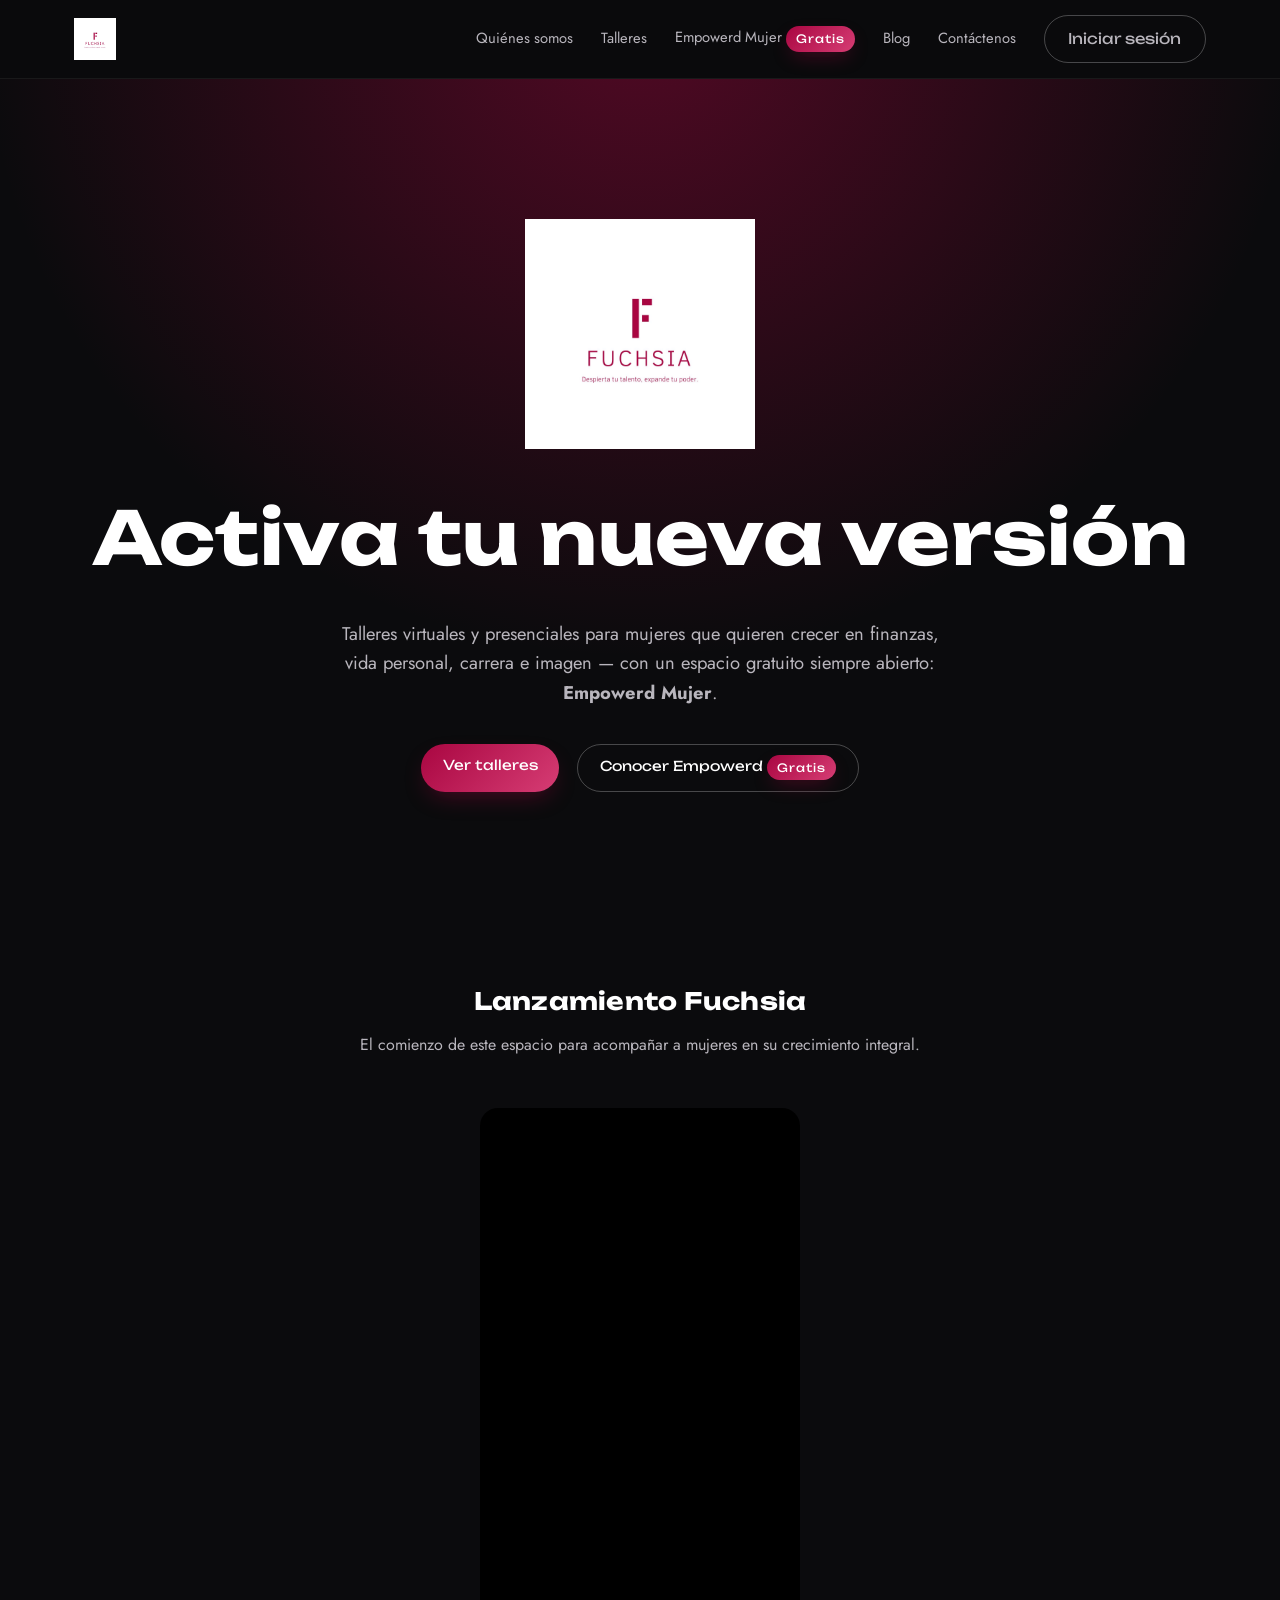
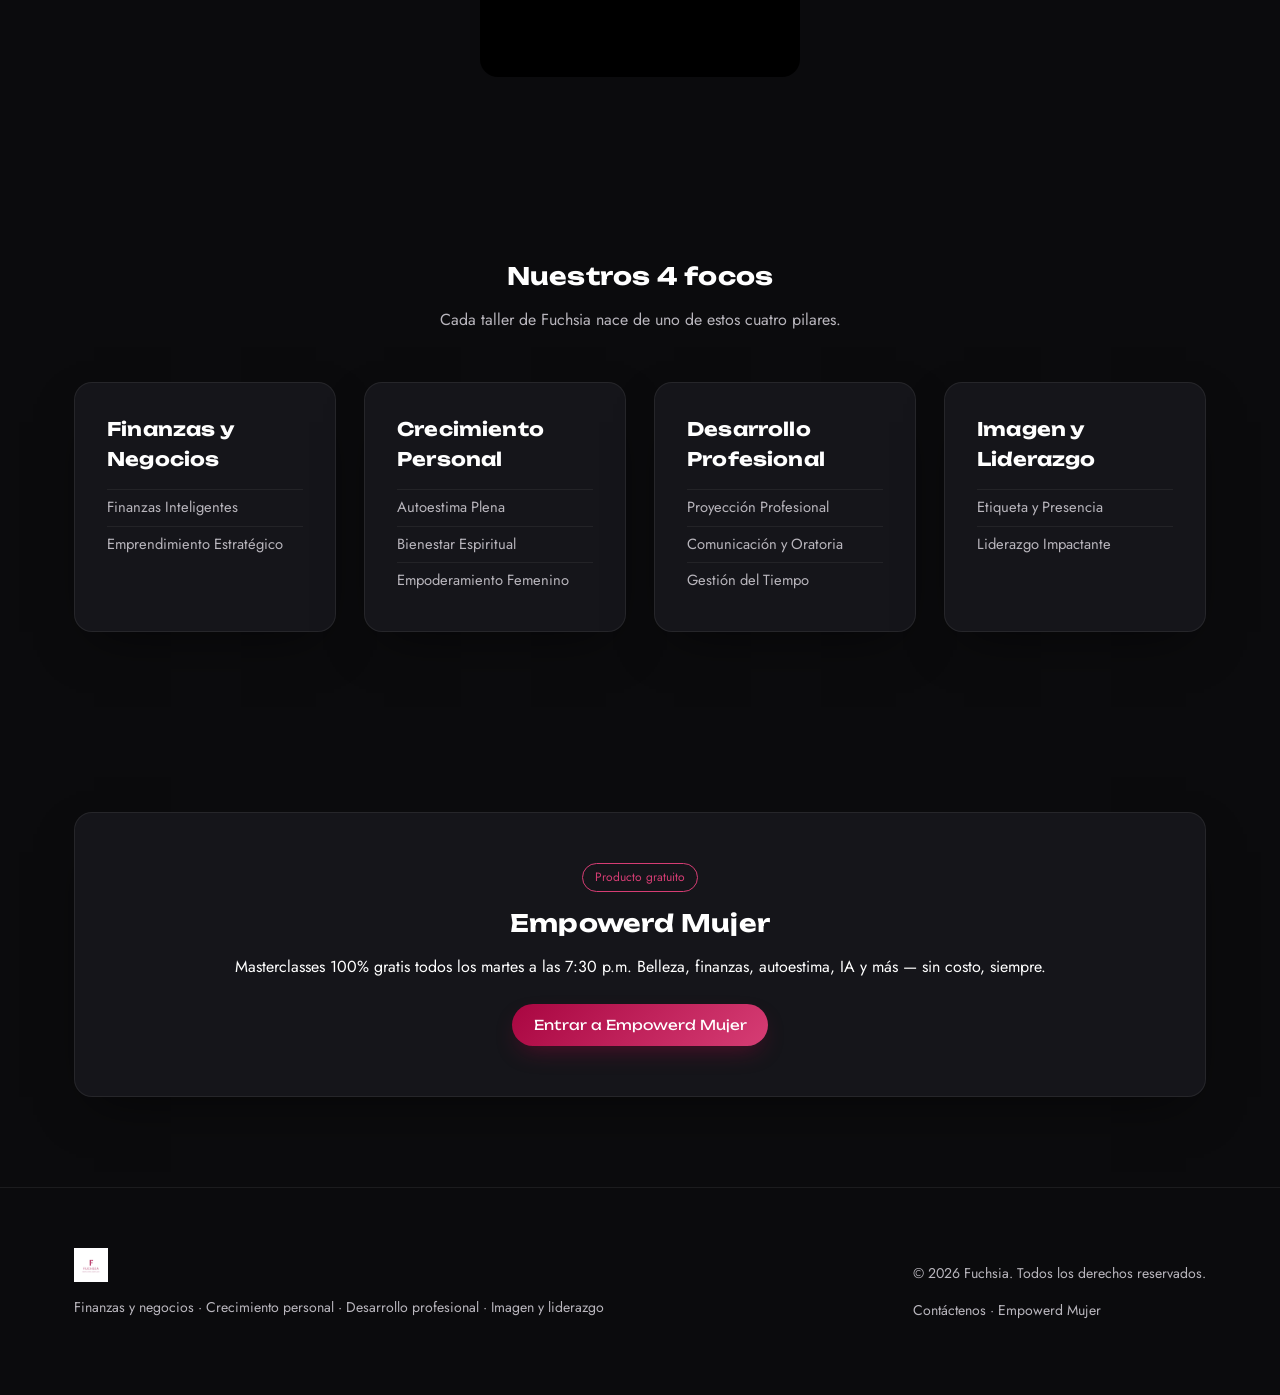
==== index.html @ 19edcb5c "Sitio inicial Fuchsia: home, talleres, Empowerd Mujer, admin, Supabase" ====
<!DOCTYPE html>
<html lang="es">
<head>
<meta charset="UTF-8">
<meta name="viewport" content="width=device-width, initial-scale=1.0">
<title>Fuchsia — Talleres de crecimiento personal y profesional para mujeres</title>
<meta name="description" content="Fuchsia: talleres virtuales y presenciales en finanzas, crecimiento personal, desarrollo profesional e imagen y liderazgo. Incluye Empowerd Mujer, masterclasses gratuitas cada martes.">
<link rel="icon" href="/assets/img/fuchsia-fuchsia-logo.jpeg">
<link rel="preconnect" href="https://fonts.googleapis.com">
<link href="https://fonts.googleapis.com/css2?family=Unbounded:wght@500;700;900&family=Jost:wght@300;400;500&display=swap" rel="stylesheet">
<link rel="stylesheet" href="/assets/css/styles.css">
</head>
<body>
<script src="/assets/partials.js"></script>

<section class="hero reveal in">
  <div class="container">
    <img src="/assets/img/fuchsia-fuchsia-logo.jpeg" alt="Fuchsia" class="logo-hero">
    <h1>Activa tu nueva versión</h1>
    <p class="lead">Talleres virtuales y presenciales para mujeres que quieren crecer en finanzas, vida personal, carrera e imagen — con un espacio gratuito siempre abierto: <strong>Empowerd Mujer</strong>.</p>
    <div class="cta-row">
      <a href="/servicios/" class="btn">Ver talleres</a>
      <a href="/empowerd/" class="btn ghost">Conocer Empowerd <span class="gratis">Gratis</span></a>
    </div>
  </div>
</section>

<section>
  <div class="container">
    <div class="section-title reveal">
      <h2>Lanzamiento Fuchsia</h2>
      <p>El comienzo de este espacio para acompañar a mujeres en su crecimiento integral.</p>
    </div>
    <div class="video-embed reveal">
      <blockquote class="instagram-media" data-instgrm-permalink="https://www.instagram.com/reel/DVEQi9kkddh/" data-instgrm-version="14" style="width:100%"></blockquote>
    </div>
  </div>
</section>

<section>
  <div class="container">
    <div class="section-title reveal">
      <h2>Nuestros 4 focos</h2>
      <p>Cada taller de Fuchsia nace de uno de estos cuatro pilares.</p>
    </div>
    <div class="grid cols-4" id="focos-grid"></div>
  </div>
</section>

<section>
  <div class="container">
    <div class="tilt-card reveal" style="padding:50px;text-align:center">
      <div class="glow"></div>
      <span class="badge-foco">Producto gratuito</span>
      <h2>Empowerd Mujer</h2>
      <p class="lead" style="margin:0 auto 1.5em">Masterclasses 100% gratis todos los martes a las 7:30 p.m. Belleza, finanzas, autoestima, IA y más — sin costo, siempre.</p>
      <a href="/empowerd/" class="btn">Entrar a Empowerd Mujer</a>
    </div>
  </div>
</section>

<script src="https://www.instagram.com/embed.js" async></script>
<script>
window.FOCOS = [
  {nombre:"Finanzas y Negocios", conceptos:["Finanzas Inteligentes","Emprendimiento Estratégico"]},
  {nombre:"Crecimiento Personal", conceptos:["Autoestima Plena","Bienestar Espiritual","Empoderamiento Femenino"]},
  {nombre:"Desarrollo Profesional", conceptos:["Proyección Profesional","Comunicación y Oratoria","Gestión del Tiempo"]},
  {nombre:"Imagen y Liderazgo", conceptos:["Etiqueta y Presencia","Liderazgo Impactante"]},
];
const grid = document.getElementById('focos-grid');
grid.innerHTML = window.FOCOS.map(f => `
  <div class="tilt-card reveal foco-card">
    <div class="glow"></div>
    <h3>${f.nombre}</h3>
    <ul>${f.conceptos.map(c=>`<li>${c}</li>`).join('')}</ul>
  </div>`).join('');
</script>
<script src="/assets/js/main.js"></script>
</body>
</html>
---- assets/css/styles.css ----
/* Fuchsia — identidad visual elegante, oscura, con microinteracciones 3D */
:root{
  --fucsia:#a90641;
  --fucsia-claro:#d63d74;
  --fucsia-glow:rgba(169,6,65,.45);
  --negro:#0b0b0d;
  --negro-suave:#15151a;
  --blanco:#ffffff;
  --gris:#b9b6bd;
  --radio:18px;
  --sombra:0 20px 50px -20px rgba(0,0,0,.6);
  --font-display:'Unbounded', system-ui, sans-serif;
  --font-text:'Jost', system-ui, sans-serif;
}

*{box-sizing:border-box}
html{scroll-behavior:smooth}
body{
  margin:0;
  background:var(--negro);
  color:var(--blanco);
  font-family:var(--font-text);
  line-height:1.6;
  overflow-x:hidden;
}
h1,h2,h3,h4,.display{
  font-family:var(--font-display);
  font-weight:700;
  letter-spacing:.01em;
  margin:0 0 .5em;
}
a{color:inherit;text-decoration:none}
img{max-width:100%;display:block}
.container{max-width:1180px;margin:0 auto;padding:0 24px}
.gratis{
  display:inline-block;
  background:linear-gradient(135deg,var(--fucsia),var(--fucsia-claro));
  color:#fff;font-family:var(--font-display);font-size:.72rem;
  padding:.3em .9em;border-radius:99px;letter-spacing:.08em;
  box-shadow:0 8px 20px -6px var(--fucsia-glow);
}

/* ---- Header ---- */
.site-header{
  position:sticky;top:0;z-index:50;
  background:rgba(11,11,13,.78);
  backdrop-filter:blur(14px);
  border-bottom:1px solid rgba(255,255,255,.06);
}
.site-header .container{
  display:flex;align-items:center;justify-content:space-between;
  height:78px;
}
.brand img{height:42px}
nav.main-nav{display:flex;gap:28px;align-items:center}
nav.main-nav a{
  font-size:.92rem;color:var(--gris);position:relative;transition:color .25s;
}
nav.main-nav a:hover{color:#fff}
nav.main-nav a::after{
  content:"";position:absolute;left:0;bottom:-8px;width:0;height:2px;
  background:linear-gradient(90deg,var(--fucsia),var(--fucsia-claro));
  transition:width .3s;
}
nav.main-nav a:hover::after{width:100%}
.btn{
  display:inline-block;padding:.75em 1.6em;border-radius:99px;
  font-family:var(--font-display);font-size:.85rem;
  background:linear-gradient(135deg,var(--fucsia),var(--fucsia-claro));
  color:#fff;border:none;cursor:pointer;
  transition:transform .25s,box-shadow .25s;
  box-shadow:0 10px 24px -8px var(--fucsia-glow);
}
.btn:hover{transform:translateY(-3px) scale(1.02);box-shadow:0 16px 34px -8px var(--fucsia-glow)}
.btn.ghost{
  background:transparent;border:1px solid rgba(255,255,255,.25);box-shadow:none;
}
.btn.ghost:hover{border-color:var(--fucsia-claro);color:var(--fucsia-claro)}
.btn.whatsapp{background:linear-gradient(135deg,#1fae50,#3fd56a)}

/* ---- Hero ---- */
.hero{
  position:relative;padding:140px 0 100px;text-align:center;overflow:hidden;
  background:radial-gradient(circle at 50% -10%, var(--fucsia-glow), transparent 60%);
}
.hero h1{font-size:clamp(2.4rem,6vw,4.6rem);margin-bottom:.3em}
.hero p.lead{font-size:1.15rem;color:var(--gris);max-width:620px;margin:0 auto 2em}
.hero .cta-row{display:flex;gap:18px;justify-content:center;flex-wrap:wrap}
.hero .logo-hero{max-width:230px;margin:0 auto 30px}

/* ---- Tarjetas con efecto tilt 3D al mouse ---- */
.tilt-card{
  --rx:0deg;--ry:0deg;
  transform:perspective(900px) rotateX(var(--rx)) rotateY(var(--ry));
  transition:transform .15s ease-out, box-shadow .3s;
  background:var(--negro-suave);
  border:1px solid rgba(255,255,255,.07);
  border-radius:var(--radio);
  overflow:hidden;
  box-shadow:var(--sombra);
  position:relative;
}
.tilt-card:hover{box-shadow:0 30px 60px -20px var(--fucsia-glow)}
.tilt-card .glow{
  position:absolute;inset:0;pointer-events:none;opacity:0;
  background:radial-gradient(circle at var(--mx,50%) var(--my,50%), rgba(169,6,65,.35), transparent 60%);
  transition:opacity .3s;
}
.tilt-card:hover .glow{opacity:1}
.tilt-card .card-img{aspect-ratio:4/3;object-fit:cover;width:100%}
.tilt-card .card-body{padding:22px}
.tilt-card .card-body h3{font-size:1.1rem;margin-bottom:.3em}
.tilt-card .tag{font-size:.72rem;color:var(--fucsia-claro);text-transform:uppercase;letter-spacing:.08em}
.tilt-card.pasado{opacity:.55;filter:grayscale(.4)}
.tilt-card.pasado .estado-pill{background:#444}
.estado-pill{
  position:absolute;top:14px;right:14px;font-size:.68rem;padding:.3em .8em;
  border-radius:99px;background:var(--fucsia);font-family:var(--font-display);
}

/* ---- Grids ---- */
.grid{display:grid;gap:28px}
.grid.cols-4{grid-template-columns:repeat(4,1fr)}
.grid.cols-3{grid-template-columns:repeat(3,1fr)}
.grid.cols-2{grid-template-columns:repeat(2,1fr)}
@media (max-width:980px){.grid.cols-4{grid-template-columns:repeat(2,1fr)}.grid.cols-3{grid-template-columns:repeat(2,1fr)}}
@media (max-width:620px){.grid.cols-4,.grid.cols-3,.grid.cols-2{grid-template-columns:1fr}nav.main-nav{display:none}}

section{padding:90px 0}
.section-title{text-align:center;margin-bottom:50px}
.section-title p{color:var(--gris);max-width:560px;margin:0 auto}
.section-title.left{text-align:left;margin-bottom:34px}

.foco-card{padding:32px}
.foco-card ul{list-style:none;padding:0;margin:14px 0 0;color:var(--gris);font-size:.92rem}
.foco-card li{padding:6px 0;border-top:1px solid rgba(255,255,255,.06)}

.video-embed{aspect-ratio:9/16;max-width:320px;margin:0 auto;border-radius:var(--radio);overflow:hidden;background:#000}
.video-embed iframe,.video-embed blockquote{width:100%;height:100%}

footer{padding:60px 0;border-top:1px solid rgba(255,255,255,.07);color:var(--gris);font-size:.88rem}
footer .container{display:flex;justify-content:space-between;flex-wrap:wrap;gap:20px}

.reveal{opacity:0;transform:translateY(24px);transition:opacity .7s,transform .7s}
.reveal.in{opacity:1;transform:none}

form.elegant{display:grid;gap:16px;max-width:480px}
form.elegant input,form.elegant select,form.elegant textarea{
  background:var(--negro-suave);border:1px solid rgba(255,255,255,.12);
  color:#fff;padding:.9em 1em;border-radius:10px;font-family:var(--font-text);font-size:1rem;
}
form.elegant input:focus,form.elegant textarea:focus{outline:none;border-color:var(--fucsia-claro)}
form.elegant label{font-size:.85rem;color:var(--gris)}

.badge-foco{
  display:inline-block;padding:.3em 1em;border-radius:99px;font-size:.75rem;
  border:1px solid var(--fucsia-claro);color:var(--fucsia-claro);margin-bottom:1em;
}
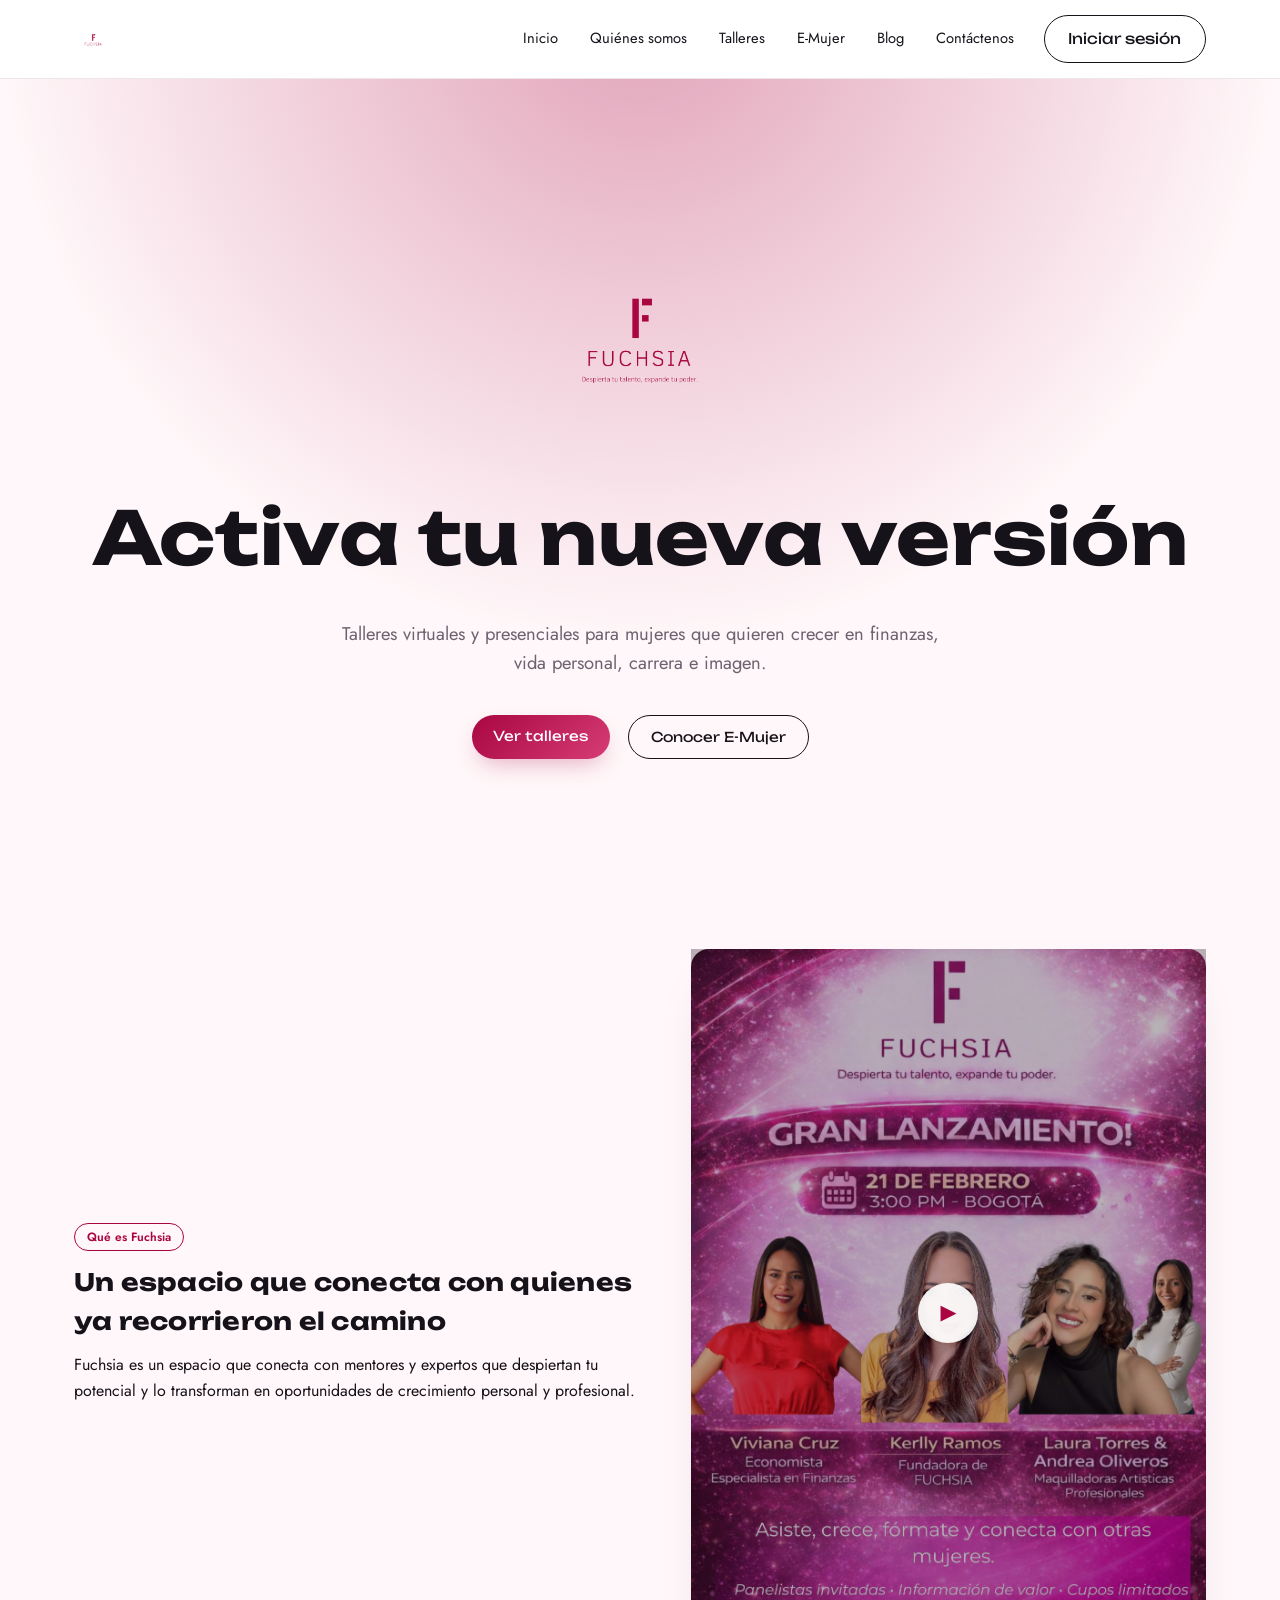
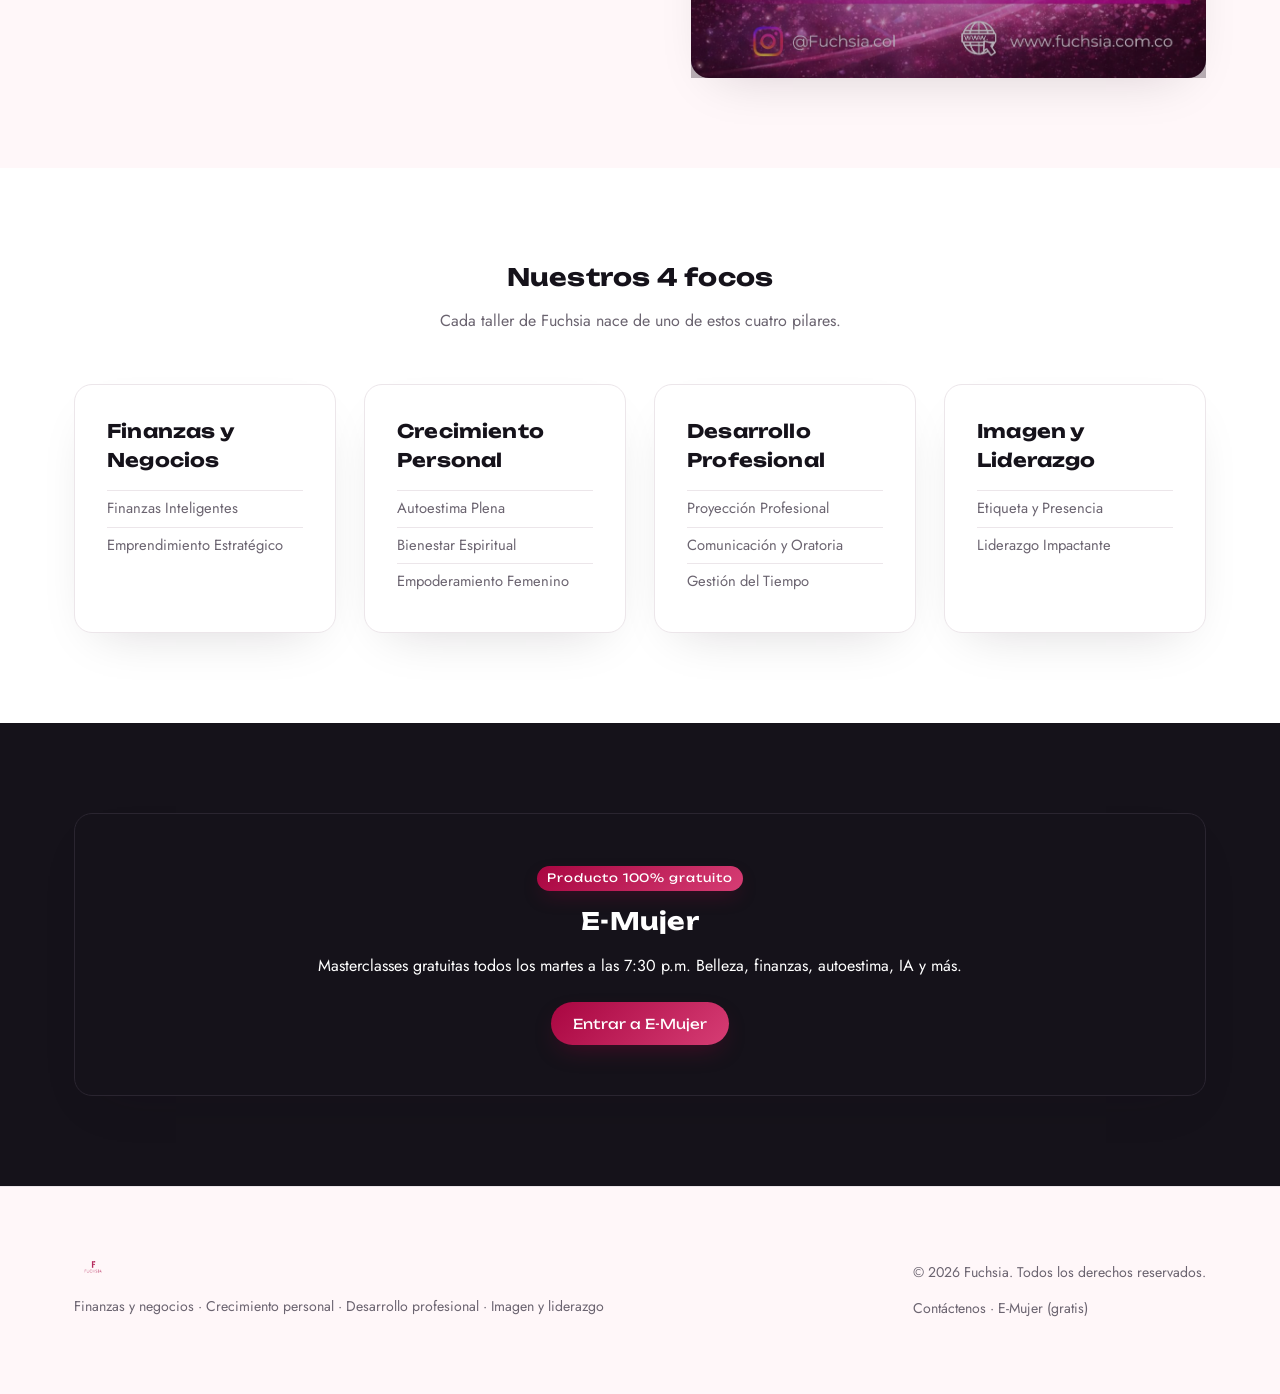
==== commit 063bb113: "Rediseno: paleta clara, logo oficial, nav con Inicio/E-Mujer, copy literal de Kerlly, contacto, vide" ====
--- a/index.html
+++ b/index.html
@@ -5,9 +5,9 @@
 <meta name="viewport" content="width=device-width, initial-scale=1.0">
 <title>Fuchsia — Talleres de crecimiento personal y profesional para mujeres</title>
 <meta name="description" content="Fuchsia: talleres virtuales y presenciales en finanzas, crecimiento personal, desarrollo profesional e imagen y liderazgo. Incluye Empowerd Mujer, masterclasses gratuitas cada martes.">
-<link rel="icon" href="/assets/img/fuchsia-fuchsia-logo.jpeg">
+<link rel="icon" href="/assets/img/fuchsia-icono.png">
 <link rel="preconnect" href="https://fonts.googleapis.com">
-<link href="https://fonts.googleapis.com/css2?family=Unbounded:wght@500;700;900&family=Jost:wght@300;400;500&display=swap" rel="stylesheet">
+<link href="https://fonts.googleapis.com/css2?family=Unbounded:wght@500;700;900&family=Jost:wght@300;400;500&family=Allerta+Stencil&display=swap" rel="stylesheet">
 <link rel="stylesheet" href="/assets/css/styles.css">
 </head>
 <body>
@@ -15,25 +15,24 @@
 
 <section class="hero reveal in">
   <div class="container">
-    <img src="/assets/img/fuchsia-fuchsia-logo.jpeg" alt="Fuchsia" class="logo-hero">
+    <img src="/assets/img/fuchsia-logo-eslogan.png" alt="Fuchsia — Despierta tu talento, expande tu poder" class="logo-hero">
     <h1>Activa tu nueva versión</h1>
-    <p class="lead">Talleres virtuales y presenciales para mujeres que quieren crecer en finanzas, vida personal, carrera e imagen — con un espacio gratuito siempre abierto: <strong>Empowerd Mujer</strong>.</p>
+    <p class="lead">Talleres virtuales y presenciales para mujeres que quieren crecer en finanzas, vida personal, carrera e imagen.</p>
     <div class="cta-row">
       <a href="/servicios/" class="btn">Ver talleres</a>
-      <a href="/empowerd/" class="btn ghost">Conocer Empowerd <span class="gratis">Gratis</span></a>
+      <a href="/empowerd/" class="btn ghost">Conocer E-Mujer</a>
     </div>
   </div>
 </section>
 
-<section>
-  <div class="container">
-    <div class="section-title reveal">
-      <h2>Lanzamiento Fuchsia</h2>
-      <p>El comienzo de este espacio para acompañar a mujeres en su crecimiento integral.</p>
+<section class="crema">
+  <div class="container split">
+    <div class="reveal">
+      <span class="badge-foco">Qué es Fuchsia</span>
+      <h2>Un espacio que conecta con quienes ya recorrieron el camino</h2>
+      <p class="lead" style="margin:0">Fuchsia es un espacio que conecta con mentores y expertos que despiertan tu potencial y lo transforman en oportunidades de crecimiento personal y profesional.</p>
     </div>
-    <div class="video-embed reveal">
-      <blockquote class="instagram-media" data-instgrm-permalink="https://www.instagram.com/reel/DVEQi9kkddh/" data-instgrm-version="14" style="width:100%"></blockquote>
-    </div>
+    <div class="reveal" id="lanzamiento-video"></div>
   </div>
 </section>
 
@@ -47,20 +46,26 @@
   </div>
 </section>
 
-<section>
+<section class="dark">
   <div class="container">
-    <div class="tilt-card reveal" style="padding:50px;text-align:center">
+    <div class="tilt-card dark glow-spot reveal" style="padding:50px;text-align:center;border:1px solid #2a2530">
       <div class="glow"></div>
-      <span class="badge-foco">Producto gratuito</span>
-      <h2>Empowerd Mujer</h2>
-      <p class="lead" style="margin:0 auto 1.5em">Masterclasses 100% gratis todos los martes a las 7:30 p.m. Belleza, finanzas, autoestima, IA y más — sin costo, siempre.</p>
-      <a href="/empowerd/" class="btn">Entrar a Empowerd Mujer</a>
+      <span class="gratis" style="margin-bottom:1em">Producto 100% gratuito</span>
+      <h2>E-Mujer</h2>
+      <p class="lead" style="margin:0 auto 1.5em">Masterclasses gratuitas todos los martes a las 7:30 p.m. Belleza, finanzas, autoestima, IA y más.</p>
+      <a href="/empowerd/" class="btn">Entrar a E-Mujer</a>
     </div>
   </div>
 </section>
 
-<script src="https://www.instagram.com/embed.js" async></script>
+<script src="/assets/js/main.js"></script>
 <script>
+document.getElementById('lanzamiento-video').innerHTML = window.FUCHSIA.videoCard({
+  poster: '/assets/img/fuchsia-lanzamiento-fuchsia.jpeg',
+  link: 'https://www.instagram.com/reel/DVEQi9kkddh/',
+  alt: 'Lanzamiento Fuchsia'
+});
+
 window.FOCOS = [
   {nombre:"Finanzas y Negocios", conceptos:["Finanzas Inteligentes","Emprendimiento Estratégico"]},
   {nombre:"Crecimiento Personal", conceptos:["Autoestima Plena","Bienestar Espiritual","Empoderamiento Femenino"]},
@@ -69,12 +74,13 @@
 ];
 const grid = document.getElementById('focos-grid');
 grid.innerHTML = window.FOCOS.map(f => `
-  <div class="tilt-card reveal foco-card">
+  <div class="tilt-card reveal foco-card glow-spot">
     <div class="glow"></div>
     <h3>${f.nombre}</h3>
     <ul>${f.conceptos.map(c=>`<li>${c}</li>`).join('')}</ul>
   </div>`).join('');
+
+window.FUCHSIA.initTilt(); window.FUCHSIA.initReveal(); window.FUCHSIA.initGlowSpots();
 </script>
-<script src="/assets/js/main.js"></script>
 </body>
 </html>
--- a/assets/css/styles.css
+++ b/assets/css/styles.css
@@ -1,24 +1,26 @@
-/* Fuchsia — identidad visual elegante, oscura, con microinteracciones 3D */
+/* Fuchsia — identidad visual elegante: blanco predominante, fucsia de acento, negro puntual */
 :root{
   --fucsia:#a90641;
   --fucsia-claro:#d63d74;
-  --fucsia-glow:rgba(169,6,65,.45);
-  --negro:#0b0b0d;
-  --negro-suave:#15151a;
+  --fucsia-glow:rgba(169,6,65,.35);
+  --negro:#15121a;
   --blanco:#ffffff;
-  --gris:#b9b6bd;
+  --crema:#fff7f9;
+  --gris:#6b6470;
+  --linea:#ece6ea;
   --radio:18px;
-  --sombra:0 20px 50px -20px rgba(0,0,0,.6);
+  --sombra:0 20px 50px -25px rgba(20,5,20,.18);
   --font-display:'Unbounded', system-ui, sans-serif;
   --font-text:'Jost', system-ui, sans-serif;
+  --font-stencil:'Allerta Stencil', var(--font-display);
 }
 
 *{box-sizing:border-box}
 html{scroll-behavior:smooth}
 body{
   margin:0;
-  background:var(--negro);
-  color:var(--blanco);
+  background:var(--blanco);
+  color:var(--negro);
   font-family:var(--font-text);
   line-height:1.6;
   overflow-x:hidden;
@@ -28,6 +30,7 @@
   font-weight:700;
   letter-spacing:.01em;
   margin:0 0 .5em;
+  color:var(--negro);
 }
 a{color:inherit;text-decoration:none}
 img{max-width:100%;display:block}
@@ -40,23 +43,32 @@
   box-shadow:0 8px 20px -6px var(--fucsia-glow);
 }
 
+/* ---- Logo / wordmark tipografico ---- */
+.logo-wordmark{display:inline-flex;align-items:baseline;gap:2px;line-height:1}
+.logo-wordmark .f{font-family:var(--font-stencil);color:var(--fucsia);font-size:1.7em}
+.logo-wordmark .resto{font-family:var(--font-display);color:var(--negro);font-weight:700;font-size:.95em;letter-spacing:.02em}
+.logo-tagline{font-family:var(--font-text);font-size:.68rem;letter-spacing:.16em;text-transform:uppercase;color:var(--gris);margin-top:.4em}
+.logo-hero-mark{font-size:clamp(3.5rem,9vw,6rem)}
+.logo-hero-mark .resto{font-size:.55em}
+
 /* ---- Header ---- */
 .site-header{
   position:sticky;top:0;z-index:50;
-  background:rgba(11,11,13,.78);
+  background:rgba(255,255,255,.85);
   backdrop-filter:blur(14px);
-  border-bottom:1px solid rgba(255,255,255,.06);
+  border-bottom:1px solid var(--linea);
 }
 .site-header .container{
   display:flex;align-items:center;justify-content:space-between;
   height:78px;
 }
-.brand img{height:42px}
+.brand .logo-wordmark{font-size:1.5rem}
 nav.main-nav{display:flex;gap:28px;align-items:center}
 nav.main-nav a{
-  font-size:.92rem;color:var(--gris);position:relative;transition:color .25s;
+  font-size:.92rem;color:var(--negro);position:relative;transition:color .25s;
 }
-nav.main-nav a:hover{color:#fff}
+nav.main-nav a.glow-spot{padding:6px 2px}
+nav.main-nav a:hover{color:var(--fucsia)}
 nav.main-nav a::after{
   content:"";position:absolute;left:0;bottom:-8px;width:0;height:2px;
   background:linear-gradient(90deg,var(--fucsia),var(--fucsia-claro));
@@ -73,15 +85,24 @@
 }
 .btn:hover{transform:translateY(-3px) scale(1.02);box-shadow:0 16px 34px -8px var(--fucsia-glow)}
 .btn.ghost{
-  background:transparent;border:1px solid rgba(255,255,255,.25);box-shadow:none;
+  background:transparent;border:1.5px solid var(--negro);color:var(--negro);box-shadow:none;
 }
-.btn.ghost:hover{border-color:var(--fucsia-claro);color:var(--fucsia-claro)}
+.btn.ghost:hover{border-color:var(--fucsia);color:var(--fucsia)}
 .btn.whatsapp{background:linear-gradient(135deg,#1fae50,#3fd56a)}
+
+/* ---- Glow de cursor reutilizable (no solo en tarjetas) ---- */
+.glow-spot{position:relative;overflow:hidden}
+.glow-spot::before{
+  content:"";position:absolute;inset:0;pointer-events:none;opacity:0;
+  background:radial-gradient(circle at var(--mx,50%) var(--my,50%), var(--fucsia-glow), transparent 65%);
+  transition:opacity .3s;
+}
+.glow-spot:hover::before{opacity:1}
 
 /* ---- Hero ---- */
 .hero{
   position:relative;padding:140px 0 100px;text-align:center;overflow:hidden;
-  background:radial-gradient(circle at 50% -10%, var(--fucsia-glow), transparent 60%);
+  background:radial-gradient(circle at 50% -10%, var(--fucsia-glow), transparent 60%), var(--crema);
 }
 .hero h1{font-size:clamp(2.4rem,6vw,4.6rem);margin-bottom:.3em}
 .hero p.lead{font-size:1.15rem;color:var(--gris);max-width:620px;margin:0 auto 2em}
@@ -93,8 +114,8 @@
   --rx:0deg;--ry:0deg;
   transform:perspective(900px) rotateX(var(--rx)) rotateY(var(--ry));
   transition:transform .15s ease-out, box-shadow .3s;
-  background:var(--negro-suave);
-  border:1px solid rgba(255,255,255,.07);
+  background:var(--blanco);
+  border:1px solid var(--linea);
   border-radius:var(--radio);
   overflow:hidden;
   box-shadow:var(--sombra);
@@ -103,19 +124,21 @@
 .tilt-card:hover{box-shadow:0 30px 60px -20px var(--fucsia-glow)}
 .tilt-card .glow{
   position:absolute;inset:0;pointer-events:none;opacity:0;
-  background:radial-gradient(circle at var(--mx,50%) var(--my,50%), rgba(169,6,65,.35), transparent 60%);
+  background:radial-gradient(circle at var(--mx,50%) var(--my,50%), var(--fucsia-glow), transparent 60%);
   transition:opacity .3s;
 }
 .tilt-card:hover .glow{opacity:1}
 .tilt-card .card-img{aspect-ratio:4/3;object-fit:cover;width:100%}
 .tilt-card .card-body{padding:22px}
 .tilt-card .card-body h3{font-size:1.1rem;margin-bottom:.3em}
-.tilt-card .tag{font-size:.72rem;color:var(--fucsia-claro);text-transform:uppercase;letter-spacing:.08em}
-.tilt-card.pasado{opacity:.55;filter:grayscale(.4)}
-.tilt-card.pasado .estado-pill{background:#444}
+.tilt-card .tag{font-size:.72rem;color:var(--fucsia);text-transform:uppercase;letter-spacing:.08em;font-weight:600}
+.tilt-card.pasado{opacity:.6;filter:saturate(.5)}
+.tilt-card.pasado .estado-pill{background:var(--gris)}
+.tilt-card.dark{background:var(--negro);border-color:#2a2530}
+.tilt-card.dark h3,.tilt-card.dark p,.tilt-card.dark h2{color:var(--blanco)}
 .estado-pill{
   position:absolute;top:14px;right:14px;font-size:.68rem;padding:.3em .8em;
-  border-radius:99px;background:var(--fucsia);font-family:var(--font-display);
+  border-radius:99px;background:var(--fucsia);color:#fff;font-family:var(--font-display);
 }
 
 /* ---- Grids ---- */
@@ -127,18 +150,27 @@
 @media (max-width:620px){.grid.cols-4,.grid.cols-3,.grid.cols-2{grid-template-columns:1fr}nav.main-nav{display:none}}
 
 section{padding:90px 0}
+section.dark{background:var(--negro);color:var(--blanco)}
+section.dark h2,section.dark h3{color:var(--blanco)}
+section.dark p{color:#cfc8d4}
+section.crema{background:var(--crema)}
 .section-title{text-align:center;margin-bottom:50px}
 .section-title p{color:var(--gris);max-width:560px;margin:0 auto}
 .section-title.left{text-align:left;margin-bottom:34px}
 
 .foco-card{padding:32px}
 .foco-card ul{list-style:none;padding:0;margin:14px 0 0;color:var(--gris);font-size:.92rem}
-.foco-card li{padding:6px 0;border-top:1px solid rgba(255,255,255,.06)}
+.foco-card li{padding:6px 0;border-top:1px solid var(--linea)}
 
-.video-embed{aspect-ratio:9/16;max-width:320px;margin:0 auto;border-radius:var(--radio);overflow:hidden;background:#000}
-.video-embed iframe,.video-embed blockquote{width:100%;height:100%}
+.video-embed{aspect-ratio:9/16;max-width:320px;margin:0 auto;border-radius:var(--radio);overflow:hidden;background:#000;box-shadow:var(--sombra)}
+.video-embed iframe,.video-embed blockquote,.video-embed video{width:100%;height:100%;object-fit:cover}
+.video-embed.clean{position:relative}
+.video-embed.clean::after{content:none}
 
-footer{padding:60px 0;border-top:1px solid rgba(255,255,255,.07);color:var(--gris);font-size:.88rem}
+.pilar-card{padding:30px;text-align:left}
+.pilar-card .num{font-family:var(--font-stencil);color:var(--fucsia);font-size:2rem;line-height:1}
+
+footer{padding:60px 0;border-top:1px solid var(--linea);color:var(--gris);font-size:.88rem;background:var(--crema)}
 footer .container{display:flex;justify-content:space-between;flex-wrap:wrap;gap:20px}
 
 .reveal{opacity:0;transform:translateY(24px);transition:opacity .7s,transform .7s}
@@ -146,13 +178,21 @@
 
 form.elegant{display:grid;gap:16px;max-width:480px}
 form.elegant input,form.elegant select,form.elegant textarea{
-  background:var(--negro-suave);border:1px solid rgba(255,255,255,.12);
-  color:#fff;padding:.9em 1em;border-radius:10px;font-family:var(--font-text);font-size:1rem;
+  background:var(--blanco);border:1.5px solid var(--linea);
+  color:var(--negro);padding:.9em 1em;border-radius:10px;font-family:var(--font-text);font-size:1rem;
 }
-form.elegant input:focus,form.elegant textarea:focus{outline:none;border-color:var(--fucsia-claro)}
+form.elegant input:focus,form.elegant textarea:focus{outline:none;border-color:var(--fucsia)}
 form.elegant label{font-size:.85rem;color:var(--gris)}
 
 .badge-foco{
   display:inline-block;padding:.3em 1em;border-radius:99px;font-size:.75rem;
-  border:1px solid var(--fucsia-claro);color:var(--fucsia-claro);margin-bottom:1em;
+  border:1px solid var(--fucsia);color:var(--fucsia);margin-bottom:1em;font-weight:600;
 }
+
+.split{display:grid;grid-template-columns:1.1fr 1fr;gap:50px;align-items:center}
+@media (max-width:820px){.split{grid-template-columns:1fr}}
+.split img{border-radius:var(--radio);box-shadow:var(--sombra)}
+
+.collage{display:grid;grid-template-columns:repeat(3,1fr);gap:16px}
+.collage img{border-radius:14px;aspect-ratio:1;object-fit:cover;box-shadow:var(--sombra)}
+@media (max-width:620px){.collage{grid-template-columns:repeat(2,1fr)}}
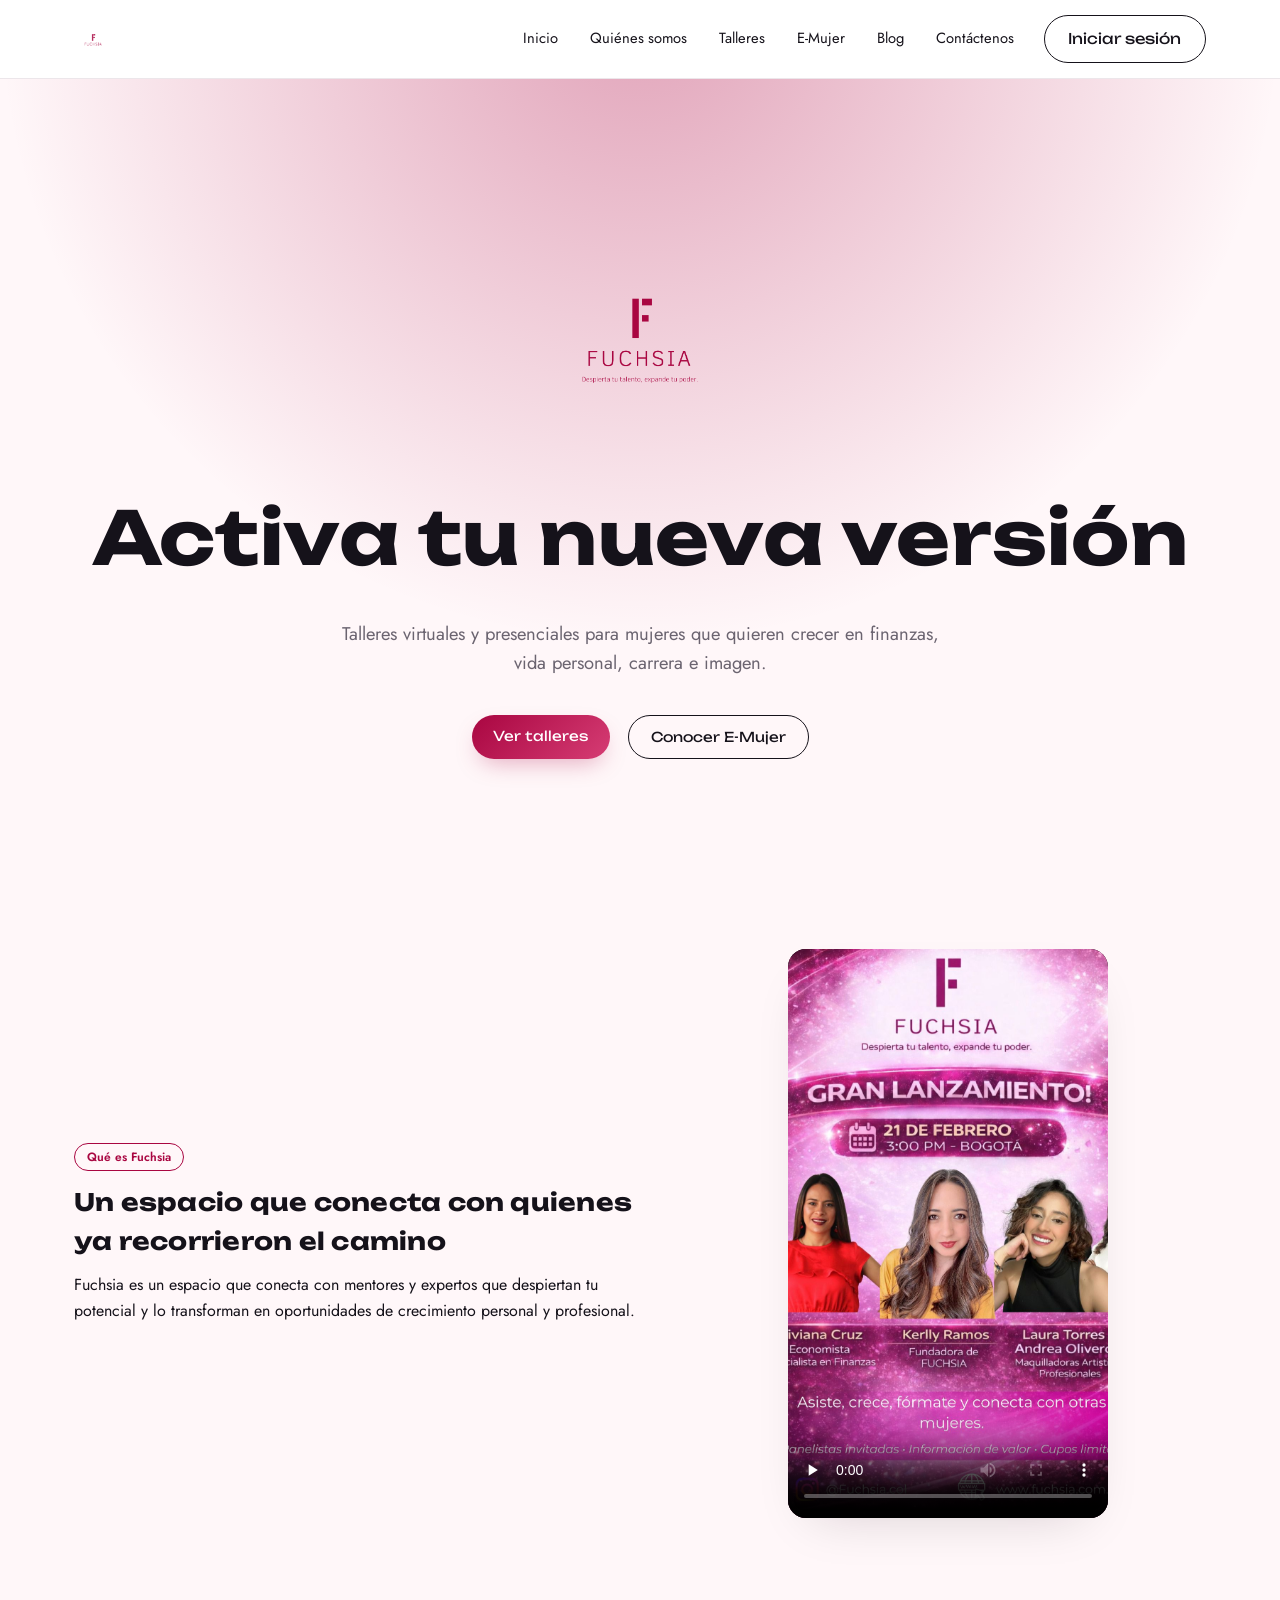
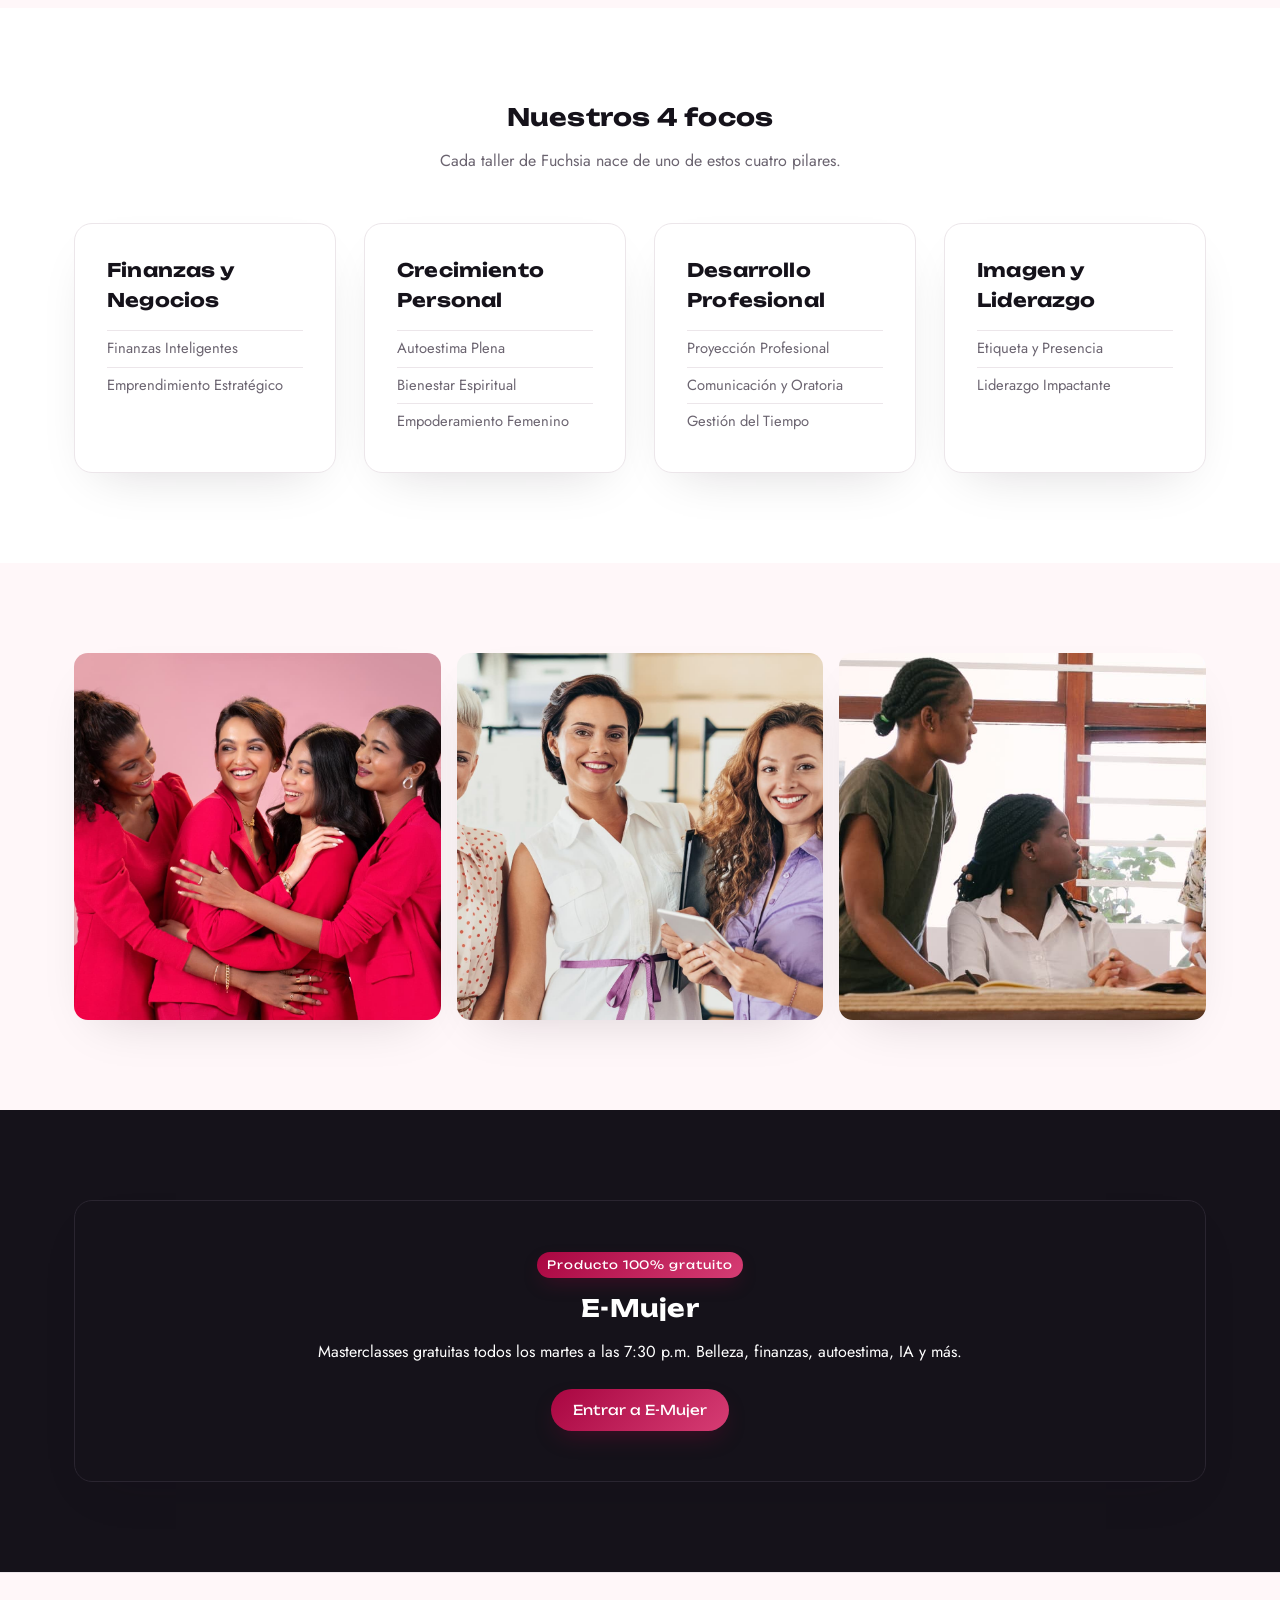
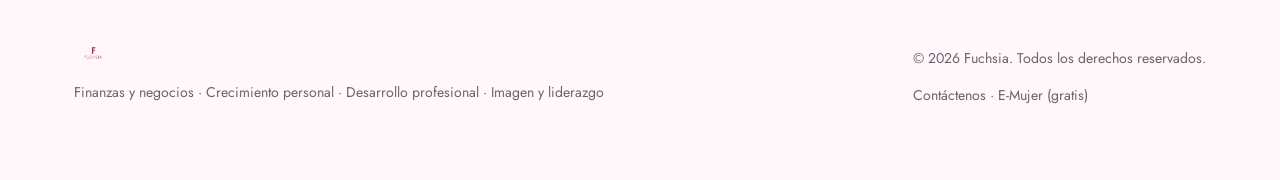
==== commit cb162525: "Fotos reales del backup, videos mp4 auto-hosteados, fix formulario (inputs sin width:100%), fix tema" ====
--- a/index.html
+++ b/index.html
@@ -4,7 +4,7 @@
 <meta charset="UTF-8">
 <meta name="viewport" content="width=device-width, initial-scale=1.0">
 <title>Fuchsia — Talleres de crecimiento personal y profesional para mujeres</title>
-<meta name="description" content="Fuchsia: talleres virtuales y presenciales en finanzas, crecimiento personal, desarrollo profesional e imagen y liderazgo. Incluye Empowerd Mujer, masterclasses gratuitas cada martes.">
+<meta name="description" content="Fuchsia: talleres virtuales y presenciales en finanzas, crecimiento personal, desarrollo profesional e imagen y liderazgo. Incluye E-Mujer, masterclasses gratuitas cada martes.">
 <link rel="icon" href="/assets/img/fuchsia-icono.png">
 <link rel="preconnect" href="https://fonts.googleapis.com">
 <link href="https://fonts.googleapis.com/css2?family=Unbounded:wght@500;700;900&family=Jost:wght@300;400;500&family=Allerta+Stencil&display=swap" rel="stylesheet">
@@ -46,6 +46,14 @@
   </div>
 </section>
 
+<section class="crema">
+  <div class="container collage">
+    <img src="/assets/img/fuchsia-mujeres-unidas.jpg" alt="Mujeres Fuchsia unidas" class="reveal">
+    <img src="/assets/img/fuchsia-mujeres-ejecutivas.jpg" alt="Mujeres ejecutivas Fuchsia" class="reveal">
+    <img src="/assets/img/fuchsia-mujeres-equipo.jpg" alt="Equipo de mujeres Fuchsia" class="reveal">
+  </div>
+</section>
+
 <section class="dark">
   <div class="container">
     <div class="tilt-card dark glow-spot reveal" style="padding:50px;text-align:center;border:1px solid #2a2530">
@@ -62,7 +70,7 @@
 <script>
 document.getElementById('lanzamiento-video').innerHTML = window.FUCHSIA.videoCard({
   poster: '/assets/img/fuchsia-lanzamiento-fuchsia.jpeg',
-  link: 'https://www.instagram.com/reel/DVEQi9kkddh/',
+  mp4: 'lanzamiento-fuchsia.mp4',
   alt: 'Lanzamiento Fuchsia'
 });
 
--- a/assets/css/styles.css
+++ b/assets/css/styles.css
@@ -176,8 +176,10 @@
 .reveal{opacity:0;transform:translateY(24px);transition:opacity .7s,transform .7s}
 .reveal.in{opacity:1;transform:none}
 
-form.elegant{display:grid;gap:16px;max-width:480px}
+form.elegant{display:grid;gap:16px;max-width:480px;width:100%}
+form.elegant > div{width:100%}
 form.elegant input,form.elegant select,form.elegant textarea{
+  box-sizing:border-box;width:100%;display:block;
   background:var(--blanco);border:1.5px solid var(--linea);
   color:var(--negro);padding:.9em 1em;border-radius:10px;font-family:var(--font-text);font-size:1rem;
 }
